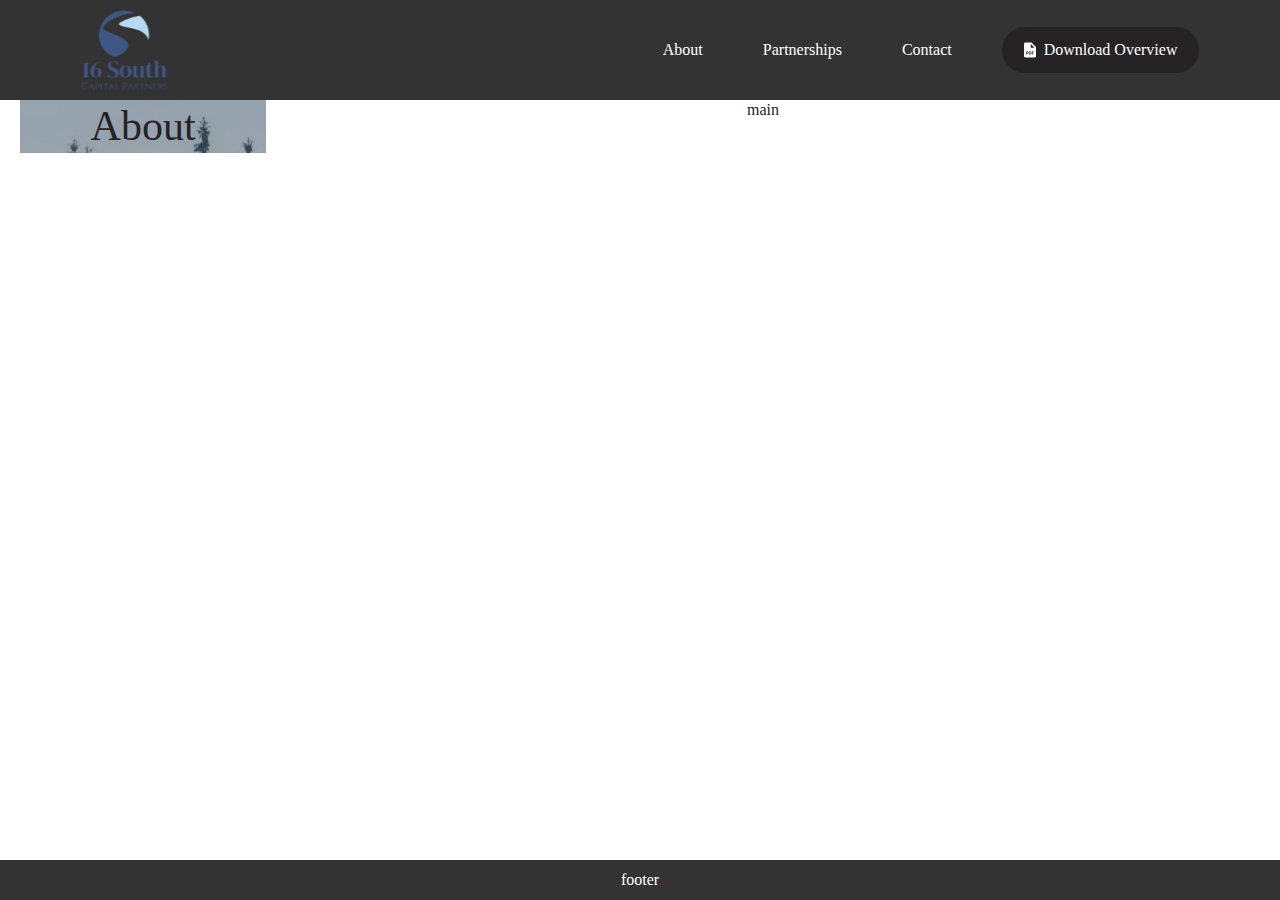
==== about.html @ 4113b412 "Initial commit" ====
<!DOCTYPE html>
<html lang="ru">

<head>
    <meta charset="UTF-8">
    <meta name="description" content="Free Web tutorials">
    <meta name="keywords" content="HTML, CSS, JavaScript">
    <meta name="author" content="Oleksandr Dorobalo">
    <meta name="viewport" content="width=device-width, initial-scale=1.0">
    <meta http-equiv="X-UA-Compatible" content="IE=edge">

    <title>Title</title>
    <link rel="icon" type="image/png" href="assets/images/header/logo.png">

    <link rel="stylesheet" href="assets/css/style.css">
</head>

<body>
    <header class="header">
        <div class="wrapper container">
            <a href="index.html" class="header__logo logo">
                <img src="assets/images/header/logo.svg" alt="logo">
            </a>
            <nav class="header__navigation navigation">
                <ul class="navigation__list">
                    <li>
                        <a href="about.html">About </a>
                    </li>
                    <li>
                        <a href="partnership.html">Partnerships </a>
                    </li>
                    <li>
                        <a href="contact.html">Contact </a>
                    </li>
                </ul>
                <a class="header__button button" href="https://example.com/files/document.pdf" target="_blank" download>
                    <svg width="12" height="16" viewBox="0 0 12 16" fill="none" xmlns="http://www.w3.org/2000/svg">
                        <path
                            d="M3.20136 10.011C3.06336 10.011 2.97036 10.0245 2.92236 10.038V10.9215C2.97936 10.935 3.05061 10.9387 3.14886 10.9387C3.50811 10.9387 3.72936 10.7572 3.72936 10.4505C3.72936 10.176 3.53886 10.011 3.20136 10.011ZM5.8166 10.02C5.6666 10.02 5.5691 10.0335 5.51135 10.047V12.0045C5.5691 12.018 5.6621 12.018 5.7461 12.018C6.35885 12.0225 6.75785 11.685 6.75785 10.971C6.76235 10.3485 6.3986 10.02 5.8166 10.02Z"
                            fill="white" />
                        <path
                            d="M7.5 0.5H1.5C1.10218 0.5 0.720645 0.658032 0.439343 0.939342C0.158033 1.22064 0 1.60218 0 2V14C0 14.3978 0.158033 14.7793 0.439343 15.0606C0.720645 15.342 1.10218 15.5 1.5 15.5H10.5C10.8978 15.5 11.2793 15.342 11.5606 15.0606C11.842 14.7793 12 14.3978 12 14V5L7.5 0.5ZM4.1235 11.1425C3.89175 11.36 3.54975 11.4575 3.1515 11.4575C3.07428 11.4583 2.9971 11.4538 2.9205 11.444V12.5135H2.25V9.5615C2.55259 9.51635 2.85834 9.4958 3.16425 9.5C3.582 9.5 3.879 9.5795 4.07925 9.73925C4.26975 9.89075 4.39875 10.139 4.39875 10.4315C4.398 10.7255 4.3005 10.9738 4.1235 11.1425ZM6.97875 12.1588C6.66375 12.4205 6.1845 12.545 5.59875 12.545C5.24775 12.545 4.9995 12.5225 4.83075 12.5V9.56225C5.13345 9.51807 5.43907 9.49722 5.745 9.5C6.31275 9.5 6.68175 9.602 6.96975 9.8195C7.281 10.0505 7.476 10.4187 7.476 10.9475C7.476 11.5198 7.26675 11.915 6.97875 12.1588ZM9.75 10.0775H8.601V10.7607H9.675V11.3113H8.601V12.5142H7.9215V9.5225H9.75V10.0775ZM7.5 5.75H6.75V2L10.5 5.75H7.5Z"
                            fill="white" />
                    </svg>
                    Download Overview
                </a>
            </nav>
        </div>
    </header>

    <main class="main">
        <section class="hero">
            <div class="hero__banner" style="background-image: url(assets/images/banner-about.jpg);">
                <div class="container">
                    <h1>About</h1>
                </div>
            </div>

        </section>
        <div class="container">
            main

        </div>

    </main>

    <footer class="footer">
        <div class="container">
            footer

        </div>

    </footer>

    <script src="assets/js/jquery.min.js"></script>
    <script src="assets/js/scripts.js"></script>
</body>

</html>
---- assets/css/style.css ----
@charset "UTF-8";
/**
  Нормализация блочной модели
 */
*,
*::before,
*::after {
  -webkit-box-sizing: border-box;
          box-sizing: border-box;
}

/**
  Убираем внутренние отступы слева тегам списков,
  у которых есть атрибут class
  */
:where(ul, ol):where([class]) {
  padding-left: 0;
}

/**
  Убираем внешние отступы body и двум другим тегам,
  у которых есть атрибут class
  */
body,
:where(blockquote, figure):where([class]) {
  margin: 0;
}

/**
  Убираем внешние отступы вертикали нужным тегам,
  у которых есть атрибут class
  */
:where(h1,
h2,
h3,
h4,
h5,
h6,
p,
ul,
ol,
dl):where([class]) {
  margin-block: 0;
}

:where(dd[class]) {
  margin-left: 0;
}

:where(fieldset[class]) {
  margin-left: 0;
  padding: 0;
  border: none;
}

/**
  Убираем стандартный маркер маркированному списку,
  у которого есть атрибут class
  */
:where(ul[class]) {
  list-style: none;
}

/**
  Обнуляем вертикальные внешние отступы параграфа,
  объявляем локальную переменную для внешнего отступа вниз,
  чтобы избежать взаимодействие с более сложным селектором
  */
p {
  --paragraphMarginBottom: 16px;
  margin-block: 0;
}
p:last-of-type {
  margin: 0;
}

/**
  Внешний отступ вниз для параграфа без атрибута class,
  который расположен не последним среди своих соседних элементов
  */
p:where(:not([class]):not(:last-child)) {
  margin-bottom: var(--paragraphMarginBottom);
}

/**
  Упрощаем работу с изображениями
  */
img {
  display: block;
  max-width: 100%;
  height: auto;
}

/**
  Наследуем свойства шрифт для полей ввода
  */
input,
textarea,
select,
button {
  font: inherit;
}

html {
  /**
  Пригодится в большинстве ситуаций
  (когда, например, нужно будет "прижать" футер к низу сайта)
  */
  height: 100%;
  /**
  Плавный скролл
  */
  scroll-behavior: smooth;
}

body {
  /**
  Пригодится в большинстве ситуаций
  (когда, например, нужно будет "прижать" футер к низу сайта)
  */
  min-height: 100%;
  /**
  Унифицированный интерлиньяж
  */
  line-height: 1.5;
}

/**
  Приводим к единому цвету svg-элементы
  */
svg *[fill] {
  fill: currentColor;
}

svg *[stroke] {
  stroke: currentColor;
}

/**
  Чиним баг задержки смены цвета при взаимодействии с svg-элементами
  */
svg * {
  -webkit-transition-property: fill, stroke;
  transition-property: fill, stroke;
}

/**
  Удаляем все анимации и переходы для людей,
  которые предпочитают их не использовать
  */
@media (prefers-reduced-motion: reduce) {
  * {
    -webkit-animation-duration: 0.01ms !important;
            animation-duration: 0.01ms !important;
    -webkit-animation-iteration-count: 1 !important;
            animation-iteration-count: 1 !important;
    -webkit-transition-duration: 0.01ms !important;
            transition-duration: 0.01ms !important;
    scroll-behavior: auto !important;
  }
}
table {
  border-collapse: collapse;
  border-spacing: 0;
}

@font-face {
  font-family: "Montserrat";
  src: url("../fonts/montserrat-thin-webfont.woff"), url("../fonts/montserrat-thin-webfont.woff2");
  font-weight: 100;
  font-style: normal;
  font-display: swap;
  font-optical-sizing: auto;
}
@font-face {
  font-family: "Montserrat";
  src: url("../fonts/montserrat-extralight-webfont.woff"), url("../fonts/montserrat-extralight-webfont.woff2");
  font-weight: 200;
  font-style: normal;
  font-display: swap;
  font-optical-sizing: auto;
}
@font-face {
  font-family: "Montserrat";
  src: url("../fonts/montserrat-light-webfont.woff"), url("../fonts/montserrat-light-webfont.woff2");
  font-weight: 300;
  font-style: normal;
  font-display: swap;
  font-optical-sizing: auto;
}
@font-face {
  font-family: "Montserrat";
  src: url("../fonts/montserrat-regular-webfont.woff"), url("../fonts/montserrat-regular-webfont.woff2");
  font-weight: 400;
  font-style: normal;
  font-display: swap;
  font-optical-sizing: auto;
}
@font-face {
  font-family: "Montserrat";
  src: url("../fonts/montserrat-medium-webfont.woff"), url("../fonts/montserrat-medium-webfont.woff2");
  font-weight: 500;
  font-style: normal;
  font-display: swap;
  font-optical-sizing: auto;
}
@font-face {
  font-family: "Montserrat";
  src: url("../fonts/montserrat-semibold-webfont.woff"), url("../fonts/montserrat-semibold-webfont.woff2");
  font-weight: 600;
  font-style: normal;
  font-display: swap;
  font-optical-sizing: auto;
}
@font-face {
  font-family: "Montserrat";
  src: url("../fonts/montserrat-bold-webfont.woff"), url("../fonts/montserrat-bold-webfont.woff2");
  font-weight: 700;
  font-style: normal;
  font-display: swap;
  font-optical-sizing: auto;
}
@font-face {
  font-family: "Montserrat";
  src: url("../fonts/montserrat-extrabold-webfont.woff"), url("../fonts/montserrat-extrabold-webfont.woff2");
  font-weight: 800;
  font-style: normal;
  font-display: swap;
  font-optical-sizing: auto;
}
@font-face {
  font-family: "Montserrat";
  src: url("../fonts/montserrat-black-webfont.woff"), url("../fonts/montserrat-black-webfont.woff2");
  font-weight: 900;
  font-style: normal;
  font-display: swap;
  font-optical-sizing: auto;
}
:root {
  /*colors*/
  --color-black: #252323;
  --color-white: #ffffff;
  --color-transparent: transparent;
  --color-shadow: rgba(22, 28, 45, 0.05);
  /*colors*/
  /*border*/
  --border: 2px solid var(--color-black);
  --border-radius: 16px;
  --border-radius-small: 10px;
  --border-radius-large: 30px;
  /*border*/
  /*body*/
  --font-family-base: "Montserat", serif;
  --container-width: 1280px;
  --container-padding-x: clamp(1rem, -0.333rem + 5.93vw, 5rem);
  --section-padding-y: 80px;
  /*body*/
  /*button*/
  --input-height: 55px;
  --button-height: 46px;
  --icon-button-height: 30px;
  --transition-duration: 0.3s;
  /*button*/
}

.container {
  max-width: calc(var(--container-width) + var(--container-padding-x) * 2);
  margin-inline: auto;
  padding-inline: var(--container-padding-x);
}

.visually-hidden {
  position: absolute !important;
  width: 1px !important;
  height: 1px !important;
  margin: -1px !important;
  border: 0 !important;
  padding: 0 !important;
  white-space: nowrap !important;
  -webkit-clip-path: inset(100%) !important;
          clip-path: inset(100%) !important;
  clip: rect(0 0 0 0) !important;
  overflow: hidden !important;
}

@media (max-width: 767px) {
  .hidden-mobile {
    display: none !important;
  }
}

@media (min-width: 768px) {
  .visible-mobile {
    display: none !important;
  }
}

html {
  scroll-behavior: smooth;
}

body {
  font-size: clamp(16px, 1.25vw, 16px);
  display: -webkit-box;
  display: -ms-flexbox;
  display: flex;
  -webkit-box-orient: vertical;
  -webkit-box-direction: normal;
      -ms-flex-direction: column;
          flex-direction: column;
  color: var(--color-black);
  background: var(--color-white);
  font-family: var(--font-family-base);
  font-weight: 400;
  line-height: 1.25;
}
body.lock {
  max-height: 100vh;
  overflow: hidden;
}

main {
  overflow: hidden;
  -webkit-box-flex: 1;
      -ms-flex: 1;
          flex: 1;
  display: -webkit-box;
  display: -ms-flexbox;
  display: flex;
  padding: 20px;
}

aside {
  max-width: 300px;
}

a,
button,
input,
textarea,
svg * {
  -webkit-transition-duration: var(--transition-duration);
          transition-duration: var(--transition-duration);
}

a {
  color: inherit;
}
a, a:hover {
  text-decoration: none;
}

h1,
h2,
h3,
h4,
h5,
h6 {
  margin: 0;
}

h1 {
  font-size: clamp(30px, 3.28125vw, 42px);
  font-weight: 400;
}

h2 {
  font-size: clamp(24px, 2.34375vw, 30px);
  font-weight: 400;
}

h3 {
  font-size: clamp(20px, 1.875vw, 24px);
  font-weight: 500;
}

h4 {
  font-size: clamp(20px, 1.25vw, 16px);
}

h5 {
  font-size: clamp(14px, 1.09375vw, 14px);
}

.large {
  font-size: 18px;
  font-weight: 500;
  line-height: 1.5;
}

.small {
  font-size: 14px;
  font-weight: 400;
}

.wrapper {
  position: relative;
  display: -webkit-box;
  display: -ms-flexbox;
  display: flex;
  -webkit-box-pack: center;
      -ms-flex-pack: center;
          justify-content: center;
  -webkit-box-align: center;
      -ms-flex-align: center;
          align-items: center;
  -webkit-box-pack: justify;
      -ms-flex-pack: justify;
          justify-content: space-between;
  gap: 20px;
}

.title {
  font-size: 16px;
  line-height: 1.5;
}

@-webkit-keyframes backAndForth {
  0% {
    translate: 0 0;
  }
  50% {
    translate: 10px 0;
  }
  100% {
    translate: 0 0;
  }
}

@keyframes backAndForth {
  0% {
    translate: 0 0;
  }
  50% {
    translate: 10px 0;
  }
  100% {
    translate: 0 0;
  }
}
@-webkit-keyframes rorateElements {
  0% {
    rotate: 0;
  }
  25% {
    rotate: 15deg;
  }
  50% {
    rotate: 0;
  }
  75% {
    rotate: -15deg;
  }
  100% {
    rotate: 0;
  }
}
@keyframes rorateElements {
  0% {
    rotate: 0;
  }
  25% {
    rotate: 15deg;
  }
  50% {
    rotate: 0;
  }
  75% {
    rotate: -15deg;
  }
  100% {
    rotate: 0;
  }
}
.button {
  padding: 0;
  background-color: transparent;
  border: none;
  cursor: pointer;
  min-width: 140px;
  height: var(--button-height);
  text-transform: capitalize;
  display: -webkit-box;
  display: -ms-flexbox;
  display: flex;
  -webkit-box-align: center;
      -ms-flex-align: center;
          align-items: center;
  -webkit-box-pack: center;
      -ms-flex-pack: center;
          justify-content: center;
  gap: 8px;
  padding: 0 20px;
  font-size: clamp(16px, 1.25vw, 16px);
  font-weight: 500;
  border-radius: var(--border-radius-large);
  color: var(--color-white);
  background: var(--color-black);
  border: 2px solid var(--color-black);
}
@media (hover: hover) {
  .button:hover {
    color: var(--color-blue);
    background: var(--color-transparent);
  }
}
@media (hover: none) {
  .button:active {
    color: var(--color-blue);
    background: var(--color-transparent);
  }
}
.button--white {
  min-width: 163px;
  color: var(--color-black);
  background: var(--color-white);
  border-color: var(--color-white);
}
@media (hover: hover) {
  .button--white:hover {
    color: var(--color-white);
    background: transparent;
  }
}
@media (hover: none) {
  .button--white:active {
    color: var(--color-white);
    background: transparent;
  }
}
.button--transparent {
  min-width: 163px;
  font-size: 16px;
  color: var(--color-white);
  background: var(--color-transparent);
  border: 2px solid var(--color-white);
}
@media (hover: hover) {
  .button--transparent:hover {
    color: var(--color-black);
    background: var(--color-white);
  }
}
@media (hover: none) {
  .button--transparent:active {
    color: var(--color-black);
    background: var(--color-white);
  }
}

.burger {
  padding: 0;
  background-color: transparent;
  border: none;
  cursor: pointer;
  width: 40px;
  aspect-ratio: 1;
  position: relative;
  z-index: 2;
}
.burger::before, .burger::after {
  content: "";
  display: block;
  width: 30px;
  height: 3px;
  background: black;
  border-radius: 3px;
  position: absolute;
  left: 50%;
  translate: -50% 0;
  -webkit-transition: all 0.3s ease;
  transition: all 0.3s ease;
}
.burger::before {
  top: 13px;
}
.burger::after {
  bottom: 13px;
}
.burger span {
  font-size: 0;
}
.burger.burger--active::before, .burger.burger--active::after {
  width: 90%;
  top: 50%;
  bottom: auto;
  translate: -50% -50%;
}
.burger.burger--active::before {
  rotate: 45deg;
}
.burger.burger--active::after {
  rotate: -45deg;
}

.form {
  /* Стилизованный radio button */
  /* При отмеченном radio button изменить цвет и показать "галочку" */
  /* Стилизованный чекбокс */
  /* При отмеченном чекбоксе изменить цвет и показать "галочку" */
}
.form label {
  display: -webkit-box;
  display: -ms-flexbox;
  display: flex;
  -webkit-box-orient: vertical;
  -webkit-box-direction: normal;
      -ms-flex-direction: column;
          flex-direction: column;
  -webkit-box-align: start;
      -ms-flex-align: start;
          align-items: flex-start;
  gap: 16px;
  font-size: clamp(1rem, 0.186rem + 1.69vw, 1.5rem);
  font-weight: 700;
}
.form input,
.form select {
  margin: 0;
  font-size: clamp(16px, 1.5625vw, 20px);
  font-weight: 500;
  outline: none;
  width: 100%;
  height: 64px;
  padding: 16px 24px;
  color: var(--color-black);
  border-radius: 40px;
  border: 1px solid rgba(58, 95, 111, 0.16);
}
.form input::-webkit-input-placeholder, .form select::-webkit-input-placeholder {
  color: #3A5F6F;
}
.form input::-moz-placeholder, .form select::-moz-placeholder {
  color: #3A5F6F;
}
.form input:-ms-input-placeholder, .form select:-ms-input-placeholder {
  color: #3A5F6F;
}
.form input::-ms-input-placeholder, .form select::-ms-input-placeholder {
  color: #3A5F6F;
}
.form input::placeholder,
.form select::placeholder {
  color: #3A5F6F;
}
@media (max-width: 767px) {
  .form input,
  .form select {
    height: 56px;
  }
}
.form input:focus-visible,
.form select:focus-visible {
  border: 1px solid var(--color-cyan);
}
.form textarea {
  margin: 0;
  font-size: clamp(16px, 1.5625vw, 20px);
  font-weight: 500;
  outline: none;
  width: 100%;
  min-height: 120px;
  padding: 16px 24px;
  color: var(--color-black);
  border-radius: 24px;
  border: 1px solid rgba(58, 95, 111, 0.16);
  resize: none;
}
.form textarea:focus-visible {
  border: 1px solid var(--color-cyan);
}
.form .custom-radio {
  -webkit-user-select: none;
     -moz-user-select: none;
      -ms-user-select: none;
          user-select: none;
  position: relative;
  cursor: pointer;
  /* Скрыть стандартный radio button */
  /* Стиль для видимого элемента radio button */
}
.form .custom-radio input[type=radio] {
  position: absolute;
  opacity: 0;
  cursor: pointer;
  height: 0;
  width: 0;
}
.form .custom-radio .radiomark {
  display: inline-block;
  width: 24px;
  height: 24px;
  background-color: #F9FAFB;
  border-radius: 50%;
  position: relative;
  cursor: pointer;
  border: 1px solid rgb(175, 186, 202);
  -webkit-transition: all 0.3s ease;
  transition: all 0.3s ease;
  /* Отображение "галочки" внутри radio button */
}
.form .custom-radio .radiomark::after {
  content: "";
  position: absolute;
  display: block;
  left: 50%;
  top: 50%;
  translate: -50% -50%;
  width: 100%;
  height: 100%;
  opacity: 0;
  background: url(/assets/images/icon/check.svg) no-repeat center;
  -webkit-transition: all 0.3s ease;
  transition: all 0.3s ease;
}
.form .custom-radio input[type=radio]:checked + .radiomark {
  background-color: var(--color-cyan);
  border: 1px solid var(--color-cyan);
}
.form .custom-radio input[type=radio]:checked + .radiomark::after {
  opacity: 1;
}
.form .custom-checkbox {
  display: -webkit-box;
  display: -ms-flexbox;
  display: flex;
  -webkit-box-orient: vertical;
  -webkit-box-direction: normal;
      -ms-flex-direction: column;
          flex-direction: column;
  -webkit-box-align: start;
      -ms-flex-align: start;
          align-items: flex-start;
  gap: 16px;
  -webkit-user-select: none;
     -moz-user-select: none;
      -ms-user-select: none;
          user-select: none;
  position: relative;
  /* Скрыть стандартный чекбокс */
  /* Стиль для видимого элемента чекбокса */
}
.form .custom-checkbox input[type=checkbox] {
  position: absolute;
  opacity: 0;
  cursor: pointer;
  height: 0;
  width: 0;
}
.form .custom-checkbox .checkmark {
  display: inline-block;
  width: 48px;
  height: 28px;
  background-color: var(--color-black);
  border-radius: 14px;
  position: relative;
  cursor: pointer;
  /* Отображение "галочки" внутри чекбокса */
}
.form .custom-checkbox .checkmark::after {
  content: "";
  position: absolute;
  display: block;
  left: 2px;
  top: 2px;
  width: 24px;
  height: 24px;
  border-radius: 50%;
  background: var(--color-white);
  -webkit-transform: rotate(45deg);
          transform: rotate(45deg);
}
.form .custom-checkbox input[type=checkbox]:checked + .checkmark {
  background-color: var(--color-black);
}
.form .custom-checkbox input[type=checkbox]:checked + .checkmark::after {
  left: auto;
  right: 2px;
}

.select2 {
  width: 100% !important;
}

.select2-container--default .select2-results__option--highlighted.select2-results__option--selectable {
  background-color: var(--color-black);
}

.select2-container--default .select2-selection--single {
  display: -webkit-box;
  display: -ms-flexbox;
  display: flex;
  -webkit-box-align: center;
      -ms-flex-align: center;
          align-items: center;
  margin: 0;
  font-size: clamp(16px, 1.5625vw, 20px);
  font-weight: 500;
  outline: none;
  width: 100%;
  height: 64px;
  padding: 16px 24px;
  color: var(--color-black);
  border-radius: 40px;
  border: 1px solid rgba(58, 95, 111, 0.16);
}
@media (max-width: 767px) {
  .select2-container--default .select2-selection--single {
    height: 56px;
  }
}
.select2-container--default .select2-selection--single:focus-visible {
  border: 1px solid var(--color-black);
}

.select2-container .select2-selection--single .select2-selection__rendered {
  padding: 0;
  margin: 0;
  color: var(--color-black);
}

.select2-container--default .select2-selection--single .select2-selection__arrow {
  width: 16px;
  height: 16px;
  top: 50%;
  right: 24px;
  translate: 0 -50%;
  -webkit-transition: all 0.3s ease;
  transition: all 0.3s ease;
}
.select2-container--default .select2-selection--single .select2-selection__arrow b {
  position: static;
  display: block;
  margin: 0;
  width: 100%;
  height: 100%;
  border: none;
  background: url(../images/icon/ArrowDown2.svg) no-repeat center;
  -webkit-transition: all 0.3s ease;
  transition: all 0.3s ease;
}

.select2-container--default.select2-container--open .select2-selection--single .select2-selection__arrow b {
  rotate: 180deg;
}

.select2-container--default.select2-container--open.select2-container--below .select2-selection--single,
.select2-container--default.select2-container--open.select2-container--below .select2-selection--multiple {
  border-color: var(--color-black);
}

.swiper-pagination {
  position: static;
  width: auto !important;
  display: -webkit-box;
  display: -ms-flexbox;
  display: flex;
  -webkit-box-align: center;
      -ms-flex-align: center;
          align-items: center;
  gap: 8px;
}
.swiper-pagination-bullet-active {
  margin: 0;
}

.swiper-pagination-bullet {
  width: 8px;
  aspect-ratio: 1;
  margin: 0 !important;
  border-radius: 5px;
}
.swiper-pagination-bullet-active {
  width: 24px;
  background-color: var(--color-black);
}

.swiper-button-next,
.swiper-button-prev {
  position: static;
  margin: 0;
  width: 48px;
  height: 48px;
}
.swiper-button-next:after,
.swiper-button-prev:after {
  content: "";
  width: 100%;
  height: 100%;
  background: url(../images/icon/nav.svg) no-repeat center;
}

.swiper-button-prev::after {
  rotate: 180deg;
}

.swiper__navigation {
  display: -webkit-box;
  display: -ms-flexbox;
  display: flex;
  -webkit-box-align: center;
      -ms-flex-align: center;
          align-items: center;
  -webkit-box-pack: justify;
      -ms-flex-pack: justify;
          justify-content: space-between;
}
.swiper__navigation-button {
  display: -webkit-box;
  display: -ms-flexbox;
  display: flex;
  -webkit-box-align: center;
      -ms-flex-align: center;
          align-items: center;
}

.header {
  position: relative;
  padding: 20px 0;
  background-color: #333;
  color: white;
  padding: 10px;
  text-align: center;
}
.header.fixed {
  position: fixed;
  left: 0;
  right: 0;
  top: 0;
  z-index: 2;
  background: var(--color-white);
}

@media (hover: hover) {
  .logo:hover {
    scale: 1.1;
  }
}
@media (hover: none) {
  .logo:active {
    scale: 1.1;
  }
}
.logo img {
  max-width: 90px;
}
@media (max-width: 767px) {
  .logo img {
    max-width: 70px;
  }
}

.navigation {
  display: -webkit-box;
  display: -ms-flexbox;
  display: flex;
  -webkit-box-pack: center;
      -ms-flex-pack: center;
          justify-content: center;
  -webkit-box-align: center;
      -ms-flex-align: center;
          align-items: center;
  gap: 50px;
}
@media (max-width: 767px) {
  .navigation {
    padding: 40px 24px;
    position: absolute;
    top: -1000%;
    left: 0;
    z-index: 1;
    width: 100%;
    height: 100vh;
    opacity: 0;
    -webkit-transition: all 0.3s ease;
    transition: all 0.3s ease;
    background: var(--color-white);
  }
  .navigation.navigation--active {
    top: 100%;
    opacity: 1;
  }
}
.navigation__list {
  display: -webkit-box;
  display: -ms-flexbox;
  display: flex;
  -webkit-box-pack: center;
      -ms-flex-pack: center;
          justify-content: center;
  -webkit-box-align: center;
      -ms-flex-align: center;
          align-items: center;
  gap: 60px;
}
.navigation__list li a {
  position: relative;
  display: block;
  font-weight: 500;
}
.navigation__list li a::after {
  content: "";
  position: absolute;
  left: 50%;
  top: 100%;
  translate: -50% 0;
  width: 0;
  height: 2px;
  background: var(--color-black);
  -webkit-transition-duration: var(--transition-duration);
          transition-duration: var(--transition-duration);
}
@media (hover: hover) {
  .navigation__list li a:hover {
    color: var(--color-black);
  }
  .navigation__list li a:hover::after {
    width: 100%;
  }
}
@media (hover: none) {
  .navigation__list li a:active {
    color: var(--color-black);
  }
  .navigation__list li a:active::after {
    width: 100%;
  }
}

.footer {
  background-color: #333;
  color: white;
  padding: 10px;
  text-align: center;
}/*# sourceMappingURL=style.css.map */
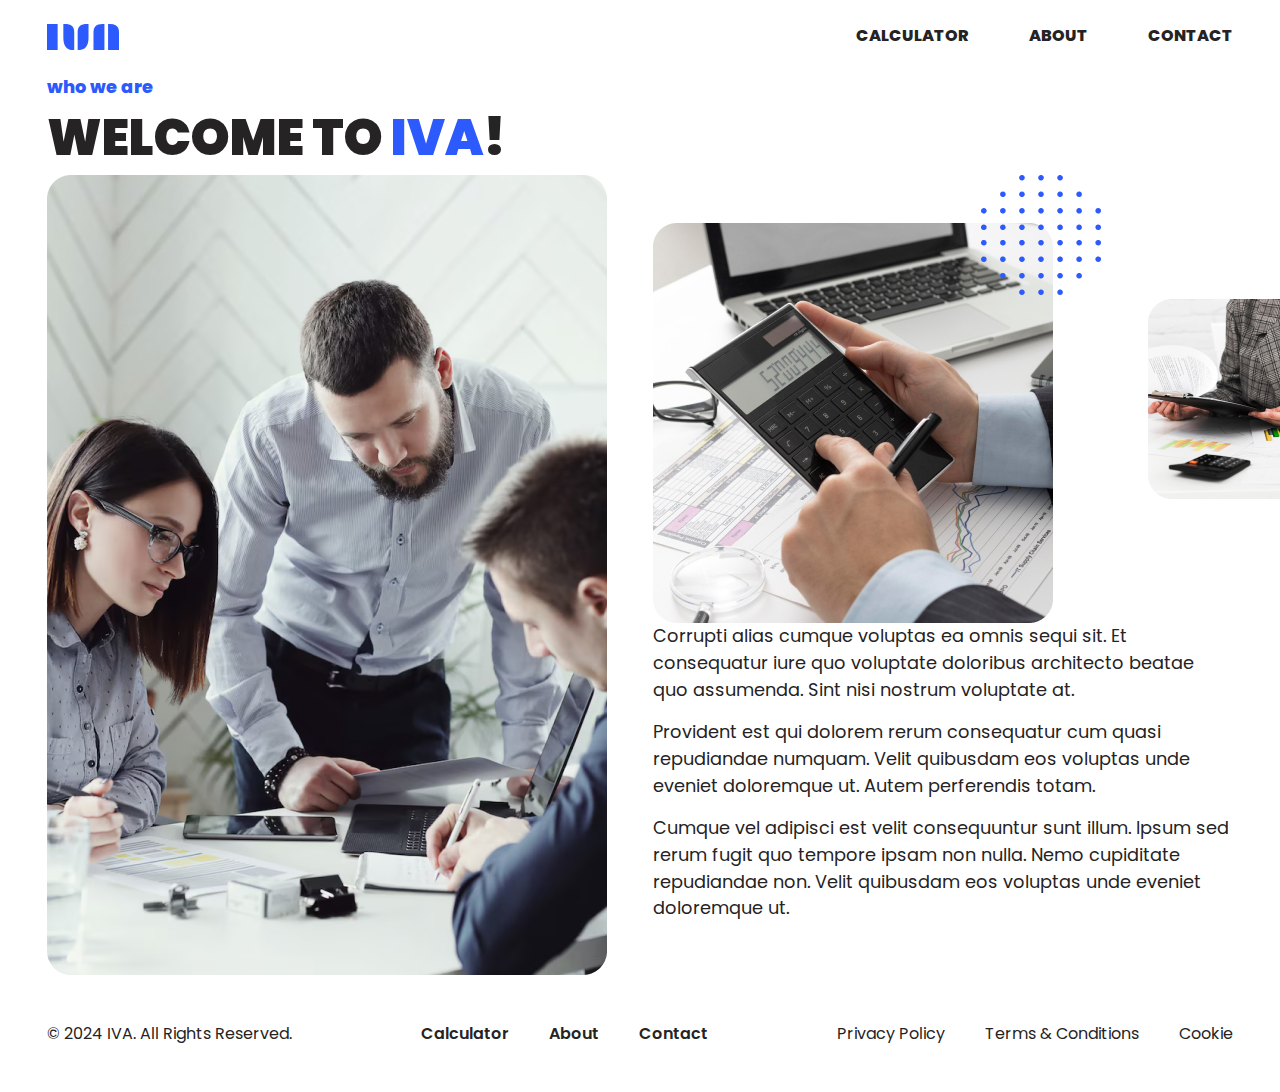
==== commit a5ef2663: "26.08.24" ====
--- a/about.html
+++ b/about.html
@@ -9,8 +9,14 @@
     <meta name="viewport" content="width=device-width, initial-scale=1.0">
     <meta http-equiv="X-UA-Compatible" content="IE=edge">
 
-    <title>Title</title>
-    <link rel="icon" type="image/png" href="assets/images/header/logo.png">
+    <title>Calcular IVA</title>
+    <link rel="icon" type="image/png" href="assets/images/header/logo.svg">
+
+    <link rel="preconnect" href="https://fonts.googleapis.com">
+    <link rel="preconnect" href="https://fonts.gstatic.com" crossorigin>
+    <link
+        href="https://fonts.googleapis.com/css2?family=Poppins:ital,wght@0,100;0,200;0,300;0,400;0,500;0,600;0,700;0,800;0,900;1,100;1,200;1,300;1,400;1,500;1,600;1,700;1,800;1,900&display=swap"
+        rel="stylesheet">
 
     <link rel="stylesheet" href="assets/css/style.css">
 </head>
@@ -24,50 +30,76 @@
             <nav class="header__navigation navigation">
                 <ul class="navigation__list">
                     <li>
-                        <a href="about.html">About </a>
+                        <a href="index.html">Calculator </a>
                     </li>
                     <li>
-                        <a href="partnership.html">Partnerships </a>
+                        <a href="about.html">About </a>
                     </li>
                     <li>
                         <a href="contact.html">Contact </a>
                     </li>
                 </ul>
-                <a class="header__button button" href="https://example.com/files/document.pdf" target="_blank" download>
-                    <svg width="12" height="16" viewBox="0 0 12 16" fill="none" xmlns="http://www.w3.org/2000/svg">
-                        <path
-                            d="M3.20136 10.011C3.06336 10.011 2.97036 10.0245 2.92236 10.038V10.9215C2.97936 10.935 3.05061 10.9387 3.14886 10.9387C3.50811 10.9387 3.72936 10.7572 3.72936 10.4505C3.72936 10.176 3.53886 10.011 3.20136 10.011ZM5.8166 10.02C5.6666 10.02 5.5691 10.0335 5.51135 10.047V12.0045C5.5691 12.018 5.6621 12.018 5.7461 12.018C6.35885 12.0225 6.75785 11.685 6.75785 10.971C6.76235 10.3485 6.3986 10.02 5.8166 10.02Z"
-                            fill="white" />
-                        <path
-                            d="M7.5 0.5H1.5C1.10218 0.5 0.720645 0.658032 0.439343 0.939342C0.158033 1.22064 0 1.60218 0 2V14C0 14.3978 0.158033 14.7793 0.439343 15.0606C0.720645 15.342 1.10218 15.5 1.5 15.5H10.5C10.8978 15.5 11.2793 15.342 11.5606 15.0606C11.842 14.7793 12 14.3978 12 14V5L7.5 0.5ZM4.1235 11.1425C3.89175 11.36 3.54975 11.4575 3.1515 11.4575C3.07428 11.4583 2.9971 11.4538 2.9205 11.444V12.5135H2.25V9.5615C2.55259 9.51635 2.85834 9.4958 3.16425 9.5C3.582 9.5 3.879 9.5795 4.07925 9.73925C4.26975 9.89075 4.39875 10.139 4.39875 10.4315C4.398 10.7255 4.3005 10.9738 4.1235 11.1425ZM6.97875 12.1588C6.66375 12.4205 6.1845 12.545 5.59875 12.545C5.24775 12.545 4.9995 12.5225 4.83075 12.5V9.56225C5.13345 9.51807 5.43907 9.49722 5.745 9.5C6.31275 9.5 6.68175 9.602 6.96975 9.8195C7.281 10.0505 7.476 10.4187 7.476 10.9475C7.476 11.5198 7.26675 11.915 6.97875 12.1588ZM9.75 10.0775H8.601V10.7607H9.675V11.3113H8.601V12.5142H7.9215V9.5225H9.75V10.0775ZM7.5 5.75H6.75V2L10.5 5.75H7.5Z"
-                            fill="white" />
-                    </svg>
-                    Download Overview
-                </a>
             </nav>
+            <button class="burger" id="burgerButton">
+                <span>Menu</span>
+            </button>
         </div>
     </header>
 
     <main class="main">
-        <section class="hero">
-            <div class="hero__banner" style="background-image: url(assets/images/banner-about.jpg);">
-                <div class="container">
-                    <h1>About</h1>
+        <section class="page">
+            <div class="container">
+                <span class="subtitle">who we are</span>
+                <h1>Welcome to <span>IVA</span>!</h1>
+                <div class="wrapper">
+                    <img src="assets/images/about/about-Img-1.png" alt="">
+                    <div class="page__content">
+                        <div class="wrapper">
+                            <img src="assets/images/about/about-Img-2.png" alt="">
+                            <img src="assets/images/about/about-Img-3.png" alt="">
+                        </div>
+                        <p>
+                            Corrupti alias cumque voluptas ea omnis sequi sit. Et consequatur iure quo voluptate
+                            doloribus architecto beatae quo assumenda. Sint nisi nostrum voluptate at.
+                        </p>
+                        <p>
+                            Provident est qui dolorem rerum consequatur cum quasi repudiandae numquam. Velit quibusdam
+                            eos voluptas unde eveniet doloremque ut. Autem perferendis totam.
+                        </p>
+                        <p>
+                            Cumque vel adipisci est velit consequuntur sunt illum. Ipsum sed rerum fugit quo tempore
+                            ipsam non nulla. Nemo cupiditate repudiandae non. Velit quibusdam eos voluptas unde eveniet
+                            doloremque ut.
+                        </p>
+                    </div>
                 </div>
             </div>
+        </section>
 
-        </section>
-        <div class="container">
-            main
-
-        </div>
 
     </main>
 
     <footer class="footer">
-        <div class="container">
-            footer
-
+        <div class="wrapper container">
+            <p class="copy">© 2024 IVA. All Rights Reserved.</p>
+            <nav class="footer__nav">
+                <ul class="footer__nav-list">
+                    <li>
+                        <a href="index.html/#calculator">Calculator </a>
+                    </li>
+                    <li>
+                        <a href="about.html">About </a>
+                    </li>
+                    <li>
+                        <a href="contact.html">Contact </a>
+                    </li>
+                </ul>
+            </nav>
+            <ul class="footer__nav-list">
+                <a href="">Privacy Policy</a>
+                <a href="">Terms & Conditions </a>
+                <a href="">Cookie</a>
+            </ul>
         </div>
 
     </footer>
--- a/assets/css/style.css
+++ b/assets/css/style.css
@@ -240,23 +240,25 @@
   /*colors*/
   --color-black: #252323;
   --color-white: #ffffff;
+  --color-blue: #2D5AFD;
+  --color-gray: #D8E2ED;
   --color-transparent: transparent;
   --color-shadow: rgba(22, 28, 45, 0.05);
   /*colors*/
   /*border*/
-  --border: 2px solid var(--color-black);
+  --border: 2px solid var(--color-gray);
   --border-radius: 16px;
   --border-radius-small: 10px;
-  --border-radius-large: 30px;
+  --border-radius-large: 24px;
   /*border*/
   /*body*/
-  --font-family-base: "Montserat", serif;
-  --container-width: 1280px;
-  --container-padding-x: clamp(1rem, -0.333rem + 5.93vw, 5rem);
+  --font-family-base: "Poppins", sans-serif;
+  --container-width: 1440px;
+  --container-padding-x: clamp(1rem, -6.642rem + 11.94vw, 5rem);
   --section-padding-y: 80px;
   /*body*/
   /*button*/
-  --input-height: 55px;
+  --input-height: 64px;
   --button-height: 46px;
   --icon-button-height: 30px;
   --transition-duration: 0.3s;
@@ -300,7 +302,7 @@
 }
 
 body {
-  font-size: clamp(16px, 1.25vw, 16px);
+  font-size: clamp(16px, 1.3888888889vw, 20px);
   display: -webkit-box;
   display: -ms-flexbox;
   display: flex;
@@ -312,7 +314,7 @@
   background: var(--color-white);
   font-family: var(--font-family-base);
   font-weight: 400;
-  line-height: 1.25;
+  line-height: 1.5;
 }
 body.lock {
   max-height: 100vh;
@@ -321,17 +323,39 @@
 
 main {
   overflow: hidden;
+  max-width: 1600px;
+  margin: 0 auto;
   -webkit-box-flex: 1;
-      -ms-flex: 1;
-          flex: 1;
-  display: -webkit-box;
-  display: -ms-flexbox;
-  display: flex;
-  padding: 20px;
+      -ms-flex: 1 0 auto;
+          flex: 1 0 auto;
+}
+
+.page {
+  -webkit-box-flex: 0;
+      -ms-flex: 0 1 auto;
+          flex: 0 1 auto;
 }
 
 aside {
+  display: -webkit-box;
+  display: -ms-flexbox;
+  display: flex;
+  -webkit-box-pack: center;
+      -ms-flex-pack: center;
+          justify-content: center;
+  -webkit-box-align: center;
+      -ms-flex-align: center;
+          align-items: center;
+  width: 100%;
   max-width: 300px;
+  -webkit-box-flex: 0;
+      -ms-flex: 0 0 auto;
+          flex: 0 0 auto;
+}
+@media (max-width: 1280px) {
+  aside {
+    max-width: none;
+  }
 }
 
 a,
@@ -360,26 +384,30 @@
 }
 
 h1 {
-  font-size: clamp(30px, 3.28125vw, 42px);
-  font-weight: 400;
+  font-size: clamp(40px, 3.8888888889vw, 56px);
+  font-weight: 900;
+  text-transform: uppercase;
+}
+h1 span {
+  color: var(--color-blue);
 }
 
 h2 {
-  font-size: clamp(24px, 2.34375vw, 30px);
-  font-weight: 400;
+  font-size: clamp(28px, 2.7777777778vw, 40px);
+  font-weight: 700;
 }
 
 h3 {
-  font-size: clamp(20px, 1.875vw, 24px);
+  font-size: clamp(20px, 1.6666666667vw, 24px);
   font-weight: 500;
 }
 
 h4 {
-  font-size: clamp(20px, 1.25vw, 16px);
+  font-size: clamp(20px, 1.1111111111vw, 16px);
 }
 
 h5 {
-  font-size: clamp(14px, 1.09375vw, 14px);
+  font-size: clamp(14px, 0.9722222222vw, 14px);
 }
 
 .large {
@@ -394,25 +422,31 @@
 }
 
 .wrapper {
-  position: relative;
-  display: -webkit-box;
-  display: -ms-flexbox;
-  display: flex;
-  -webkit-box-pack: center;
-      -ms-flex-pack: center;
-          justify-content: center;
-  -webkit-box-align: center;
-      -ms-flex-align: center;
-          align-items: center;
+  display: -webkit-box;
+  display: -ms-flexbox;
+  display: flex;
   -webkit-box-pack: justify;
       -ms-flex-pack: justify;
           justify-content: space-between;
-  gap: 20px;
-}
-
-.title {
-  font-size: 16px;
-  line-height: 1.5;
+  -webkit-box-align: start;
+      -ms-flex-align: start;
+          align-items: flex-start;
+  gap: 32px clamp(1.25rem, -5.417rem + 10.42vw, 5rem);
+}
+
+.subtitle {
+  font-weight: 800;
+  color: var(--color-blue);
+  margin-bottom: clamp(1rem, 0.71rem + 1.29vw, 2rem);
+}
+
+.changing {
+  width: calc(100% - 332px);
+}
+@media (max-width: 1280px) {
+  .changing {
+    width: 100%;
+  }
 }
 
 @-webkit-keyframes backAndForth {
@@ -491,7 +525,7 @@
           justify-content: center;
   gap: 8px;
   padding: 0 20px;
-  font-size: clamp(16px, 1.25vw, 16px);
+  font-size: clamp(16px, 1.1111111111vw, 16px);
   font-weight: 500;
   border-radius: var(--border-radius-large);
   color: var(--color-white);
@@ -549,6 +583,7 @@
 }
 
 .burger {
+  display: none;
   padding: 0;
   background-color: transparent;
   border: none;
@@ -557,6 +592,19 @@
   aspect-ratio: 1;
   position: relative;
   z-index: 2;
+}
+@media (max-width: 767px) {
+  .burger {
+    display: -webkit-box;
+    display: -ms-flexbox;
+    display: flex;
+    -webkit-box-pack: center;
+        -ms-flex-pack: center;
+            justify-content: center;
+    -webkit-box-align: center;
+        -ms-flex-align: center;
+            align-items: center;
+  }
 }
 .burger::before, .burger::after {
   content: "";
@@ -572,13 +620,18 @@
   transition: all 0.3s ease;
 }
 .burger::before {
-  top: 13px;
+  top: 10px;
 }
 .burger::after {
-  bottom: 13px;
+  bottom: 10px;
 }
 .burger span {
   font-size: 0;
+  display: block;
+  width: 30px;
+  height: 3px;
+  background: black;
+  border-radius: 3px;
 }
 .burger.burger--active::before, .burger.burger--active::after {
   width: 90%;
@@ -592,14 +645,25 @@
 .burger.burger--active::after {
   rotate: -45deg;
 }
-
-.form {
+.burger.burger--active span {
+  opacity: 0;
+}
+
+form {
+  display: -webkit-box;
+  display: -ms-flexbox;
+  display: flex;
+  -webkit-box-orient: vertical;
+  -webkit-box-direction: normal;
+      -ms-flex-direction: column;
+          flex-direction: column;
+  gap: clamp(1.5rem, 1.333rem + 0.74vw, 2rem);
   /* Стилизованный radio button */
   /* При отмеченном radio button изменить цвет и показать "галочку" */
   /* Стилизованный чекбокс */
   /* При отмеченном чекбоксе изменить цвет и показать "галочку" */
 }
-.form label {
+form label {
   display: -webkit-box;
   display: -ms-flexbox;
   display: flex;
@@ -610,52 +674,51 @@
   -webkit-box-align: start;
       -ms-flex-align: start;
           align-items: flex-start;
+  color: var(--color-white);
   gap: 16px;
-  font-size: clamp(1rem, 0.186rem + 1.69vw, 1.5rem);
-  font-weight: 700;
-}
-.form input,
-.form select {
+  font-weight: 800;
+}
+form input,
+form select {
   margin: 0;
-  font-size: clamp(16px, 1.5625vw, 20px);
   font-weight: 500;
   outline: none;
   width: 100%;
   height: 64px;
   padding: 16px 24px;
   color: var(--color-black);
-  border-radius: 40px;
-  border: 1px solid rgba(58, 95, 111, 0.16);
-}
-.form input::-webkit-input-placeholder, .form select::-webkit-input-placeholder {
+  border-radius: var(--border-radius);
+  border: none;
+}
+form input::-webkit-input-placeholder, form select::-webkit-input-placeholder {
   color: #3A5F6F;
 }
-.form input::-moz-placeholder, .form select::-moz-placeholder {
+form input::-moz-placeholder, form select::-moz-placeholder {
   color: #3A5F6F;
 }
-.form input:-ms-input-placeholder, .form select:-ms-input-placeholder {
+form input:-ms-input-placeholder, form select:-ms-input-placeholder {
   color: #3A5F6F;
 }
-.form input::-ms-input-placeholder, .form select::-ms-input-placeholder {
+form input::-ms-input-placeholder, form select::-ms-input-placeholder {
   color: #3A5F6F;
 }
-.form input::placeholder,
-.form select::placeholder {
+form input::placeholder,
+form select::placeholder {
   color: #3A5F6F;
 }
 @media (max-width: 767px) {
-  .form input,
-  .form select {
+  form input,
+  form select {
     height: 56px;
   }
 }
-.form input:focus-visible,
-.form select:focus-visible {
-  border: 1px solid var(--color-cyan);
-}
-.form textarea {
+form input:focus-visible,
+form select:focus-visible {
+  border: 1px solid var(--color-blue);
+}
+form textarea {
   margin: 0;
-  font-size: clamp(16px, 1.5625vw, 20px);
+  font-size: clamp(16px, 1.3888888889vw, 20px);
   font-weight: 500;
   outline: none;
   width: 100%;
@@ -666,61 +729,72 @@
   border: 1px solid rgba(58, 95, 111, 0.16);
   resize: none;
 }
-.form textarea:focus-visible {
-  border: 1px solid var(--color-cyan);
-}
-.form .custom-radio {
+form textarea:focus-visible {
+  border: 1px solid var(--color-blue);
+}
+form .custom-radio {
+  -webkit-box-orient: horizontal;
+  -webkit-box-direction: normal;
+      -ms-flex-direction: row;
+          flex-direction: row;
+  -webkit-box-align: center;
+      -ms-flex-align: center;
+          align-items: center;
   -webkit-user-select: none;
      -moz-user-select: none;
       -ms-user-select: none;
           user-select: none;
   position: relative;
   cursor: pointer;
+  color: var(--color-black);
+  font-size: 20px;
+  font-weight: 400;
+  line-height: 32px;
+  text-align: left;
   /* Скрыть стандартный radio button */
   /* Стиль для видимого элемента radio button */
 }
-.form .custom-radio input[type=radio] {
+form .custom-radio input[type=radio] {
   position: absolute;
   opacity: 0;
   cursor: pointer;
   height: 0;
   width: 0;
 }
-.form .custom-radio .radiomark {
+form .custom-radio .radiomark {
   display: inline-block;
-  width: 24px;
-  height: 24px;
-  background-color: #F9FAFB;
+  position: relative;
+  width: 32px;
+  aspect-ratio: 1;
   border-radius: 50%;
-  position: relative;
   cursor: pointer;
-  border: 1px solid rgb(175, 186, 202);
+  border: var(--border);
   -webkit-transition: all 0.3s ease;
   transition: all 0.3s ease;
   /* Отображение "галочки" внутри radio button */
 }
-.form .custom-radio .radiomark::after {
+form .custom-radio .radiomark::after {
   content: "";
   position: absolute;
   display: block;
   left: 50%;
   top: 50%;
   translate: -50% -50%;
-  width: 100%;
-  height: 100%;
+  width: 60%;
+  aspect-ratio: 1;
   opacity: 0;
-  background: url(/assets/images/icon/check.svg) no-repeat center;
+  background: var(--color-blue);
+  border-radius: 50%;
   -webkit-transition: all 0.3s ease;
   transition: all 0.3s ease;
 }
-.form .custom-radio input[type=radio]:checked + .radiomark {
-  background-color: var(--color-cyan);
-  border: 1px solid var(--color-cyan);
-}
-.form .custom-radio input[type=radio]:checked + .radiomark::after {
+form .custom-radio input[type=radio]:checked + .radiomark {
+  border-color: var(--color-blue);
+}
+form .custom-radio input[type=radio]:checked + .radiomark::after {
   opacity: 1;
 }
-.form .custom-checkbox {
+form .custom-checkbox {
   display: -webkit-box;
   display: -ms-flexbox;
   display: flex;
@@ -740,14 +814,14 @@
   /* Скрыть стандартный чекбокс */
   /* Стиль для видимого элемента чекбокса */
 }
-.form .custom-checkbox input[type=checkbox] {
+form .custom-checkbox input[type=checkbox] {
   position: absolute;
   opacity: 0;
   cursor: pointer;
   height: 0;
   width: 0;
 }
-.form .custom-checkbox .checkmark {
+form .custom-checkbox .checkmark {
   display: inline-block;
   width: 48px;
   height: 28px;
@@ -757,7 +831,7 @@
   cursor: pointer;
   /* Отображение "галочки" внутри чекбокса */
 }
-.form .custom-checkbox .checkmark::after {
+form .custom-checkbox .checkmark::after {
   content: "";
   position: absolute;
   display: block;
@@ -770,12 +844,33 @@
   -webkit-transform: rotate(45deg);
           transform: rotate(45deg);
 }
-.form .custom-checkbox input[type=checkbox]:checked + .checkmark {
+form .custom-checkbox input[type=checkbox]:checked + .checkmark {
   background-color: var(--color-black);
 }
-.form .custom-checkbox input[type=checkbox]:checked + .checkmark::after {
+form .custom-checkbox input[type=checkbox]:checked + .checkmark::after {
   left: auto;
   right: 2px;
+}
+form .wrap {
+  display: -webkit-box;
+  display: -ms-flexbox;
+  display: flex;
+  -webkit-box-orient: vertical;
+  -webkit-box-direction: normal;
+      -ms-flex-direction: column;
+          flex-direction: column;
+  gap: 24px;
+  padding: clamp(1rem, 0.833rem + 0.74vw, 1.5rem);
+  background: var(--color-white);
+  border-radius: var(--border-radius);
+}
+form .wrap span {
+  display: -webkit-box;
+  display: -ms-flexbox;
+  display: flex;
+  -webkit-box-pack: justify;
+      -ms-flex-pack: justify;
+          justify-content: space-between;
 }
 
 .select2 {
@@ -794,7 +889,7 @@
       -ms-flex-align: center;
           align-items: center;
   margin: 0;
-  font-size: clamp(16px, 1.5625vw, 20px);
+  font-size: clamp(16px, 1.3888888889vw, 20px);
   font-weight: 500;
   outline: none;
   width: 100%;
@@ -916,11 +1011,7 @@
 
 .header {
   position: relative;
-  padding: 20px 0;
-  background-color: #333;
-  color: white;
-  padding: 10px;
-  text-align: center;
+  padding: 24px 0;
 }
 .header.fixed {
   position: fixed;
@@ -950,35 +1041,23 @@
   }
 }
 
-.navigation {
-  display: -webkit-box;
-  display: -ms-flexbox;
-  display: flex;
-  -webkit-box-pack: center;
-      -ms-flex-pack: center;
-          justify-content: center;
-  -webkit-box-align: center;
-      -ms-flex-align: center;
-          align-items: center;
-  gap: 50px;
-}
 @media (max-width: 767px) {
   .navigation {
-    padding: 40px 24px;
     position: absolute;
-    top: -1000%;
+    top: -100%;
     left: 0;
-    z-index: 1;
+    z-index: -1;
     width: 100%;
     height: 100vh;
     opacity: 0;
     -webkit-transition: all 0.3s ease;
     transition: all 0.3s ease;
-    background: var(--color-white);
   }
   .navigation.navigation--active {
     top: 100%;
     opacity: 1;
+    z-index: 1;
+    background: rgba(0, 0, 0, 0.4);
   }
 }
 .navigation__list {
@@ -993,10 +1072,24 @@
           align-items: center;
   gap: 60px;
 }
+@media (max-width: 767px) {
+  .navigation__list {
+    padding: 40px 24px;
+    -webkit-box-orient: vertical;
+    -webkit-box-direction: normal;
+        -ms-flex-direction: column;
+            flex-direction: column;
+    gap: 24px;
+    background: var(--color-white);
+    border-radius: 0 0 var(--border-radius) var(--border-radius);
+  }
+}
 .navigation__list li a {
   position: relative;
   display: block;
-  font-weight: 500;
+  font-size: 16px;
+  font-weight: 800;
+  text-transform: uppercase;
 }
 .navigation__list li a::after {
   content: "";
@@ -1012,24 +1105,222 @@
 }
 @media (hover: hover) {
   .navigation__list li a:hover {
-    color: var(--color-black);
+    color: var(--color-blue);
   }
   .navigation__list li a:hover::after {
     width: 100%;
+    background: var(--color-blue);
   }
 }
 @media (hover: none) {
   .navigation__list li a:active {
-    color: var(--color-black);
+    color: var(--color-blue);
   }
   .navigation__list li a:active::after {
     width: 100%;
-  }
+    background: var(--color-blue);
+  }
+}
+
+.hero {
+  margin-top: clamp(2.5rem, 1.667rem + 3.7vw, 5rem);
+  display: -webkit-box;
+  display: -ms-flexbox;
+  display: flex;
+  -webkit-box-align: start;
+      -ms-flex-align: start;
+          align-items: flex-start;
+  gap: 32px;
+}
+@media (max-width: 1280px) {
+  .hero {
+    -webkit-box-orient: vertical;
+    -webkit-box-direction: normal;
+        -ms-flex-direction: column;
+            flex-direction: column;
+  }
+}
+.hero .content {
+  width: 42%;
+}
+@media (max-width: 1440px) {
+  .hero .content {
+    width: 46%;
+  }
+}
+@media (max-width: 1280px) {
+  .hero .content {
+    width: 100%;
+  }
+}
+@media (max-width: 1280px) {
+  .hero .wrapper {
+    -webkit-box-orient: vertical;
+    -webkit-box-direction: normal;
+        -ms-flex-direction: column;
+            flex-direction: column;
+  }
+}
+.hero .calculator {
+  width: 52%;
+  padding: clamp(1.5rem, 1.167rem + 1.48vw, 2.5rem) clamp(1rem, 0.5rem + 2.22vw, 2.5rem);
+  background: url(../images/calculator-bg.png) no-repeat center;
+  background-size: cover;
+  border-radius: var(--border-radius-large);
+}
+@media (max-width: 1440px) {
+  .hero .calculator {
+    width: 50%;
+  }
+}
+@media (max-width: 1280px) {
+  .hero .calculator {
+    width: 100%;
+  }
+}
+.hero .calculator label:where([for=rate]) {
+  position: relative;
+}
+.hero .calculator label:where([for=rate])::after {
+  content: "%";
+  position: absolute;
+  bottom: 17px;
+  right: 40px;
+  color: var(--color-black);
+}
+.hero .schedule {
+  width: 52%;
+  height: 470px;
+  border: var(--border);
+  border-radius: var(--border-radius-large);
+}
+@media (max-width: 1440px) {
+  .hero .schedule {
+    width: 50%;
+  }
+}
+@media (max-width: 1280px) {
+  .hero .schedule {
+    width: 100%;
+  }
+}
+
+.chart {
+  margin-top: clamp(2.5rem, 1.667rem + 3.7vw, 5rem);
+}
+.chart .content {
+  width: 42%;
+}
+@media (max-width: 1440px) {
+  .chart .content {
+    width: 46%;
+  }
+}
+@media (max-width: 1280px) {
+  .chart .content {
+    width: 100%;
+  }
+}
+.chart .schedule {
+  width: 52%;
+  height: 470px;
+  border: var(--border);
+  border-radius: var(--border-radius-large);
+}
+@media (max-width: 1440px) {
+  .chart .schedule {
+    width: 50%;
+  }
+}
+@media (max-width: 1280px) {
+  .chart .schedule {
+    width: 100%;
+  }
+}
+
+.page__content .wrapper {
+  -webkit-box-align: center;
+      -ms-flex-align: center;
+          align-items: center;
 }
 
 .footer {
-  background-color: #333;
-  color: white;
-  padding: 10px;
-  text-align: center;
+  padding: clamp(2.5rem, 2.35rem + 0.67vw, 3rem) 0;
+  font-size: 16px;
+}
+@media (max-width: 1023px) {
+  .footer .wrapper {
+    -webkit-box-orient: vertical;
+    -webkit-box-direction: normal;
+        -ms-flex-direction: column;
+            flex-direction: column;
+    -webkit-box-align: center;
+        -ms-flex-align: center;
+            align-items: center;
+    gap: 40px;
+  }
+}
+.footer__nav {
+  font-weight: 600;
+}
+.footer__nav-list {
+  display: -webkit-box;
+  display: -ms-flexbox;
+  display: flex;
+  -webkit-box-pack: center;
+      -ms-flex-pack: center;
+          justify-content: center;
+  -webkit-box-align: center;
+      -ms-flex-align: center;
+          align-items: center;
+  gap: 40px;
+}
+@media (max-width: 767px) {
+  .footer__nav-list {
+    -webkit-box-orient: vertical;
+    -webkit-box-direction: normal;
+        -ms-flex-direction: column;
+            flex-direction: column;
+    gap: 16px;
+  }
+}
+.footer a {
+  position: relative;
+}
+.footer a::after {
+  content: "";
+  position: absolute;
+  left: 50%;
+  top: 100%;
+  translate: -50% 0;
+  width: 0;
+  height: 2px;
+  background: var(--color-black);
+  -webkit-transition-duration: var(--transition-duration);
+          transition-duration: var(--transition-duration);
+}
+@media (hover: hover) {
+  .footer a:hover {
+    color: var(--color-blue);
+  }
+  .footer a:hover::after {
+    width: 100%;
+    background: var(--color-blue);
+  }
+}
+@media (hover: none) {
+  .footer a:active {
+    color: var(--color-blue);
+  }
+  .footer a:active::after {
+    width: 100%;
+    background: var(--color-blue);
+  }
+}
+@media (max-width: 1023px) {
+  .footer .copy {
+    -webkit-box-ordinal-group: 4;
+        -ms-flex-order: 3;
+            order: 3;
+  }
 }/*# sourceMappingURL=style.css.map */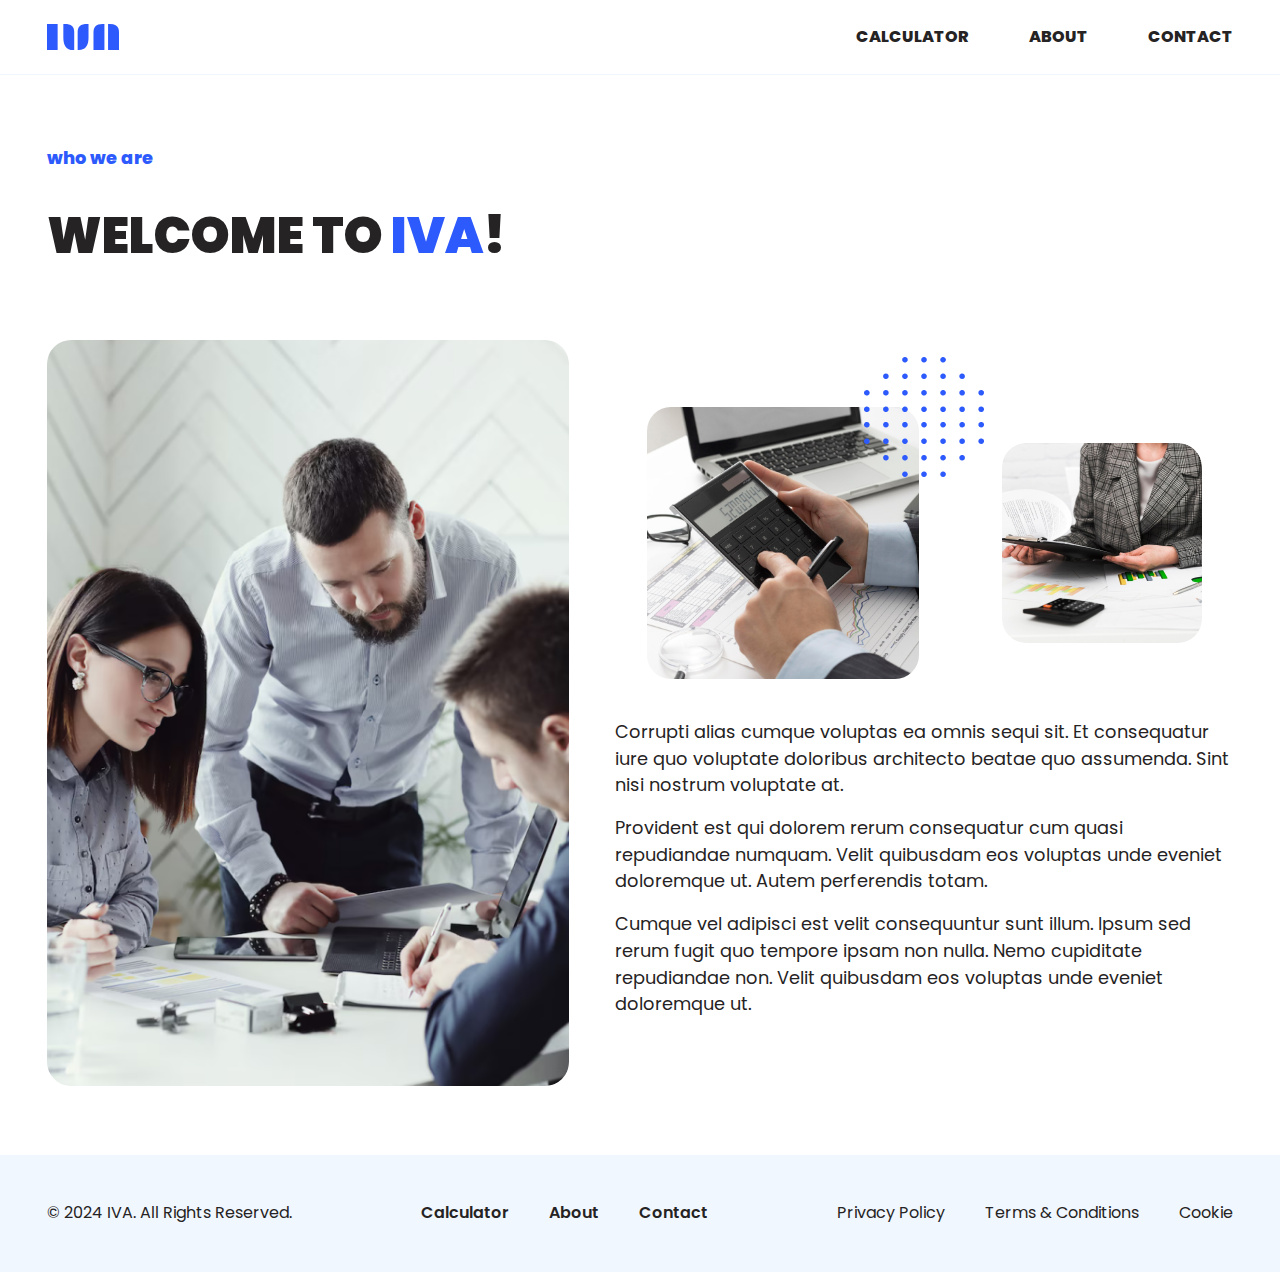
==== commit 140ac10c: "20:54" ====
--- a/about.html
+++ b/about.html
@@ -54,8 +54,8 @@
                 <div class="wrapper">
                     <img src="assets/images/about/about-Img-1.png" alt="">
                     <div class="page__content">
-                        <div class="wrapper">
-                            <img src="assets/images/about/about-Img-2.png" alt="">
+                        <div class="page__content-img">
+                            <img src="assets/images/about/Img2.png" alt="">
                             <img src="assets/images/about/about-Img-3.png" alt="">
                         </div>
                         <p>
@@ -85,7 +85,7 @@
             <nav class="footer__nav">
                 <ul class="footer__nav-list">
                     <li>
-                        <a href="index.html/#calculator">Calculator </a>
+                        <a href="/index.html/#calculator">Calculator </a>
                     </li>
                     <li>
                         <a href="about.html">About </a>
--- a/assets/css/style.css
+++ b/assets/css/style.css
@@ -242,13 +242,15 @@
   --color-white: #ffffff;
   --color-blue: #2D5AFD;
   --color-gray: #D8E2ED;
+  --color-light-gray: #F1F7FE;
+  --color-tertiary: #59697F;
   --color-transparent: transparent;
   --color-shadow: rgba(22, 28, 45, 0.05);
   /*colors*/
   /*border*/
   --border: 2px solid var(--color-gray);
   --border-radius: 16px;
-  --border-radius-small: 10px;
+  --border-radius-small: 8px;
   --border-radius-large: 24px;
   /*border*/
   /*body*/
@@ -258,14 +260,15 @@
   --section-padding-y: 80px;
   /*body*/
   /*button*/
-  --input-height: 64px;
-  --button-height: 46px;
+  --input-height: 56px;
+  --button-height: 56px;
   --icon-button-height: 30px;
   --transition-duration: 0.3s;
   /*button*/
 }
 
 .container {
+  width: 100vw;
   max-width: calc(var(--container-width) + var(--container-padding-x) * 2);
   margin-inline: auto;
   padding-inline: var(--container-padding-x);
@@ -323,8 +326,6 @@
 
 main {
   overflow: hidden;
-  max-width: 1600px;
-  margin: 0 auto;
   -webkit-box-flex: 1;
       -ms-flex: 1 0 auto;
           flex: 1 0 auto;
@@ -351,6 +352,13 @@
   -webkit-box-flex: 0;
       -ms-flex: 0 0 auto;
           flex: 0 0 auto;
+  border-radius: var(--border-radius-large);
+  overflow: hidden;
+}
+aside img {
+  -o-object-fit: cover;
+     object-fit: cover;
+  max-height: 600px;
 }
 @media (max-width: 1280px) {
   aside {
@@ -396,6 +404,13 @@
   font-size: clamp(28px, 2.7777777778vw, 40px);
   font-weight: 700;
 }
+h2 span {
+  color: var(--color-blue);
+}
+
+h1, h2 {
+  margin-bottom: 40px;
+}
 
 h3 {
   font-size: clamp(20px, 1.6666666667vw, 24px);
@@ -403,7 +418,7 @@
 }
 
 h4 {
-  font-size: clamp(20px, 1.1111111111vw, 16px);
+  font-size: clamp(16px, 1.3888888889vw, 20px);
 }
 
 h5 {
@@ -431,10 +446,14 @@
   -webkit-box-align: start;
       -ms-flex-align: start;
           align-items: flex-start;
+  -webkit-box-align: center;
+      -ms-flex-align: center;
+          align-items: center;
   gap: 32px clamp(1.25rem, -5.417rem + 10.42vw, 5rem);
 }
 
 .subtitle {
+  display: block;
   font-weight: 800;
   color: var(--color-blue);
   margin-bottom: clamp(1rem, 0.71rem + 1.29vw, 2rem);
@@ -513,7 +532,7 @@
   cursor: pointer;
   min-width: 140px;
   height: var(--button-height);
-  text-transform: capitalize;
+  text-transform: uppercase;
   display: -webkit-box;
   display: -ms-flexbox;
   display: flex;
@@ -526,58 +545,21 @@
   gap: 8px;
   padding: 0 20px;
   font-size: clamp(16px, 1.1111111111vw, 16px);
-  font-weight: 500;
-  border-radius: var(--border-radius-large);
+  font-weight: 800;
+  border-radius: 30px;
   color: var(--color-white);
-  background: var(--color-black);
-  border: 2px solid var(--color-black);
+  background: var(--color-blue);
+  border: 2px solid var(--color-blue);
 }
 @media (hover: hover) {
   .button:hover {
     color: var(--color-blue);
-    background: var(--color-transparent);
+    background: var(--color-white);
   }
 }
 @media (hover: none) {
   .button:active {
     color: var(--color-blue);
-    background: var(--color-transparent);
-  }
-}
-.button--white {
-  min-width: 163px;
-  color: var(--color-black);
-  background: var(--color-white);
-  border-color: var(--color-white);
-}
-@media (hover: hover) {
-  .button--white:hover {
-    color: var(--color-white);
-    background: transparent;
-  }
-}
-@media (hover: none) {
-  .button--white:active {
-    color: var(--color-white);
-    background: transparent;
-  }
-}
-.button--transparent {
-  min-width: 163px;
-  font-size: 16px;
-  color: var(--color-white);
-  background: var(--color-transparent);
-  border: 2px solid var(--color-white);
-}
-@media (hover: hover) {
-  .button--transparent:hover {
-    color: var(--color-black);
-    background: var(--color-white);
-  }
-}
-@media (hover: none) {
-  .button--transparent:active {
-    color: var(--color-black);
     background: var(--color-white);
   }
 }
@@ -650,6 +632,11 @@
 }
 
 form {
+  margin-top: clamp(2rem, 1.129rem + 3.87vw, 5rem);
+  margin-inline: auto;
+  padding: clamp(1.5rem, 1.21rem + 1.29vw, 2.5rem) clamp(1rem, 0.71rem + 1.29vw, 2rem);
+  width: 100%;
+  max-width: 720px;
   display: -webkit-box;
   display: -ms-flexbox;
   display: flex;
@@ -657,11 +644,18 @@
   -webkit-box-direction: normal;
       -ms-flex-direction: column;
           flex-direction: column;
-  gap: clamp(1.5rem, 1.333rem + 0.74vw, 2rem);
+  gap: 24px;
+  border: var(--border);
+  border-radius: var(--border-radius-large);
   /* Стилизованный radio button */
   /* При отмеченном radio button изменить цвет и показать "галочку" */
   /* Стилизованный чекбокс */
   /* При отмеченном чекбоксе изменить цвет и показать "галочку" */
+}
+@media (max-width: 1023px) {
+  form {
+    margin: 0 auto;
+  }
 }
 form label {
   display: -webkit-box;
@@ -674,63 +668,48 @@
   -webkit-box-align: start;
       -ms-flex-align: start;
           align-items: flex-start;
-  color: var(--color-white);
   gap: 16px;
-  font-weight: 800;
+  font-size: 16px;
+  font-weight: 600;
 }
 form input,
-form select {
+form select,
+form textarea {
   margin: 0;
-  font-weight: 500;
   outline: none;
   width: 100%;
   height: 64px;
-  padding: 16px 24px;
+  padding: 16px;
+  font-size: 16px;
   color: var(--color-black);
-  border-radius: var(--border-radius);
-  border: none;
-}
-form input::-webkit-input-placeholder, form select::-webkit-input-placeholder {
-  color: #3A5F6F;
-}
-form input::-moz-placeholder, form select::-moz-placeholder {
-  color: #3A5F6F;
-}
-form input:-ms-input-placeholder, form select:-ms-input-placeholder {
-  color: #3A5F6F;
-}
-form input::-ms-input-placeholder, form select::-ms-input-placeholder {
-  color: #3A5F6F;
+  border-radius: var(--border-radius-small);
+  border: var(--border);
+}
+form input::-webkit-input-placeholder, form select::-webkit-input-placeholder, form textarea::-webkit-input-placeholder {
+  color: var(--color-tertiary);
+}
+form input::-moz-placeholder, form select::-moz-placeholder, form textarea::-moz-placeholder {
+  color: var(--color-tertiary);
+}
+form input:-ms-input-placeholder, form select:-ms-input-placeholder, form textarea:-ms-input-placeholder {
+  color: var(--color-tertiary);
+}
+form input::-ms-input-placeholder, form select::-ms-input-placeholder, form textarea::-ms-input-placeholder {
+  color: var(--color-tertiary);
 }
 form input::placeholder,
-form select::placeholder {
-  color: #3A5F6F;
-}
-@media (max-width: 767px) {
-  form input,
-  form select {
-    height: 56px;
-  }
+form select::placeholder,
+form textarea::placeholder {
+  color: var(--color-tertiary);
 }
 form input:focus-visible,
-form select:focus-visible {
-  border: 1px solid var(--color-blue);
-}
-form textarea {
-  margin: 0;
-  font-size: clamp(16px, 1.3888888889vw, 20px);
-  font-weight: 500;
-  outline: none;
-  width: 100%;
-  min-height: 120px;
-  padding: 16px 24px;
-  color: var(--color-black);
-  border-radius: 24px;
-  border: 1px solid rgba(58, 95, 111, 0.16);
-  resize: none;
-}
+form select:focus-visible,
 form textarea:focus-visible {
   border: 1px solid var(--color-blue);
+}
+form textarea {
+  min-height: 120px;
+  resize: none;
 }
 form .custom-radio {
   -webkit-box-orient: horizontal;
@@ -1012,6 +991,7 @@
 .header {
   position: relative;
   padding: 24px 0;
+  border-bottom: 1px solid var(--color-light-gray);
 }
 .header.fixed {
   position: fixed;
@@ -1050,6 +1030,7 @@
     width: 100%;
     height: 100vh;
     opacity: 0;
+    visibility: hidden;
     -webkit-transition: all 0.3s ease;
     transition: all 0.3s ease;
   }
@@ -1057,6 +1038,7 @@
     top: 100%;
     opacity: 1;
     z-index: 1;
+    visibility: visible;
     background: rgba(0, 0, 0, 0.4);
   }
 }
@@ -1163,6 +1145,7 @@
 }
 .hero .calculator {
   width: 52%;
+  max-width: 600px;
   padding: clamp(1.5rem, 1.167rem + 1.48vw, 2.5rem) clamp(1rem, 0.5rem + 2.22vw, 2.5rem);
   background: url(../images/calculator-bg.png) no-repeat center;
   background-size: cover;
@@ -1171,6 +1154,7 @@
 @media (max-width: 1440px) {
   .hero .calculator {
     width: 50%;
+    margin: 0 auto;
   }
 }
 @media (max-width: 1280px) {
@@ -1178,73 +1162,363 @@
     width: 100%;
   }
 }
-.hero .calculator label:where([for=rate]) {
+.hero .calculator form {
+  margin: 0;
+  padding: 0;
+  border: 0;
+  gap: 32px;
+}
+.hero .calculator form label {
+  font-size: clamp(16px, 1.3888888889vw, 20px);
+  color: var(--color-white);
+}
+.hero .calculator form label:where([for=rate]) {
   position: relative;
 }
-.hero .calculator label:where([for=rate])::after {
+.hero .calculator form label:where([for=rate])::after {
   content: "%";
   position: absolute;
   bottom: 17px;
   right: 40px;
   color: var(--color-black);
 }
-.hero .schedule {
+.hero .calculator form input {
+  border: none;
+}
+.hero .calculator form input:focus-visible {
+  border: var(--border);
+  border-color: var(--color-blue);
+}
+.hero .calculator form .custom-radio {
+  color: var(--color-black);
+}
+
+.schedule {
+  margin-top: clamp(2.5rem, 1.667rem + 3.7vw, 5rem);
+}
+@media (max-width: 1280px) {
+  .schedule .wrapper {
+    -webkit-box-orient: vertical;
+    -webkit-box-direction: normal;
+        -ms-flex-direction: column;
+            flex-direction: column;
+  }
+}
+.schedule .content {
+  width: 42%;
+}
+@media (max-width: 1440px) {
+  .schedule .content {
+    width: 46%;
+  }
+}
+@media (max-width: 1280px) {
+  .schedule .content {
+    width: 100%;
+  }
+}
+.schedule .chart {
   width: 52%;
-  height: 470px;
   border: var(--border);
   border-radius: var(--border-radius-large);
+  padding: 32px;
+}
+@media (max-width: 1280px) {
+  .schedule .chart {
+    width: 50%;
+  }
+}
+.schedule .chart h2 {
+  text-align: center;
+  margin-bottom: clamp(1.5rem, 1.355rem + 0.65vw, 2rem);
 }
 @media (max-width: 1440px) {
-  .hero .schedule {
+  .schedule .chart {
     width: 50%;
   }
 }
 @media (max-width: 1280px) {
-  .hero .schedule {
+  .schedule .chart {
     width: 100%;
   }
 }
-
-.chart {
-  margin-top: clamp(2.5rem, 1.667rem + 3.7vw, 5rem);
-}
-.chart .content {
-  width: 42%;
-}
-@media (max-width: 1440px) {
-  .chart .content {
-    width: 46%;
-  }
-}
-@media (max-width: 1280px) {
-  .chart .content {
+.schedule .chart .sum {
+  padding: 24px;
+  display: -webkit-box;
+  display: -ms-flexbox;
+  display: flex;
+  -webkit-box-pack: justify;
+      -ms-flex-pack: justify;
+          justify-content: space-between;
+  -webkit-box-align: start;
+      -ms-flex-align: start;
+          align-items: flex-start;
+  border: var(--border);
+  border-radius: var(--border-radius);
+}
+@media (max-width: 767px) {
+  .schedule .chart .sum {
+    padding: 16px 12px;
+  }
+}
+
+.page {
+  margin-block: clamp(2.5rem, 1.774rem + 3.23vw, 5rem);
+}
+.page .wrapper {
+  margin-top: clamp(1.5rem, 0.484rem + 4.52vw, 5rem);
+}
+@media (max-width: 1023px) {
+  .page .wrapper {
+    -webkit-box-orient: vertical;
+    -webkit-box-direction: normal;
+        -ms-flex-direction: column;
+            flex-direction: column;
+  }
+}
+.page .wrapper img {
+  max-width: 44%;
+  margin-inline: auto;
+  border-radius: var(--border-radius-large);
+}
+@media (max-width: 767px) {
+  .page .wrapper img {
+    max-width: 100%;
+    max-height: 400px;
+    -o-object-fit: cover;
+       object-fit: cover;
+  }
+}
+@media (max-width: 560px) {
+  .page .wrapper img {
     width: 100%;
   }
 }
-.chart .schedule {
-  width: 52%;
-  height: 470px;
-  border: var(--border);
-  border-radius: var(--border-radius-large);
-}
-@media (max-width: 1440px) {
-  .chart .schedule {
-    width: 50%;
-  }
-}
-@media (max-width: 1280px) {
-  .chart .schedule {
-    width: 100%;
-  }
-}
-
-.page__content .wrapper {
+.page__content {
+  width: 100%;
+}
+@media (max-width: 1023px) {
+  .page__content {
+    display: -webkit-box;
+    display: -ms-flexbox;
+    display: flex;
+    -webkit-box-orient: vertical;
+    -webkit-box-direction: reverse;
+        -ms-flex-direction: column-reverse;
+            flex-direction: column-reverse;
+  }
+}
+.page__content-img {
+  position: relative;
+  display: -webkit-box;
+  display: -ms-flexbox;
+  display: flex;
+  -webkit-box-pack: center;
+      -ms-flex-pack: center;
+          justify-content: center;
   -webkit-box-align: center;
       -ms-flex-align: center;
           align-items: center;
+  -webkit-box-pack: justify;
+      -ms-flex-pack: justify;
+          justify-content: space-between;
+  gap: 20px;
+  margin-bottom: 40px;
+}
+@media (max-width: 1023px) {
+  .page__content-img img {
+    width: calc(50% - 10px);
+  }
+}
+@media (max-width: 767px) {
+  .page__content-img {
+    display: none;
+  }
+}
+.page__content-img::before {
+  content: "";
+  position: absolute;
+  left: 50%;
+  top: -50px;
+  translate: -50% 0;
+  display: block;
+  width: 120px;
+  height: 120px;
+  background: url(/assets/images/about/decor.png) no-repeat center;
+  background-size: cover;
+}
+@media (max-width: 1023px) {
+  .page__content-img::before {
+    width: 100px;
+    height: 100px;
+  }
+}
+.page .contacts {
+  display: -webkit-box;
+  display: -ms-flexbox;
+  display: flex;
+  -webkit-box-pack: justify;
+      -ms-flex-pack: justify;
+          justify-content: space-between;
+  -webkit-box-align: start;
+      -ms-flex-align: start;
+          align-items: flex-start;
+  gap: clamp(2rem, 1.129rem + 3.87vw, 5rem);
+}
+@media (max-width: 1023px) {
+  .page .contacts {
+    margin-top: 40px;
+    -webkit-box-pack: center;
+        -ms-flex-pack: center;
+            justify-content: center;
+    -ms-flex-wrap: wrap;
+        flex-wrap: wrap;
+  }
+}
+@media (max-width: 560px) {
+  .page .contacts {
+    -webkit-box-pack: start;
+        -ms-flex-pack: start;
+            justify-content: flex-start;
+  }
+}
+.page .contacts .group {
+  display: -webkit-box;
+  display: -ms-flexbox;
+  display: flex;
+  -webkit-box-pack: justify;
+      -ms-flex-pack: justify;
+          justify-content: space-between;
+  -webkit-box-align: start;
+      -ms-flex-align: start;
+          align-items: flex-start;
+  gap: 24px;
+}
+.page .contacts span {
+  display: block;
+  width: 54px;
+  aspect-ratio: 1;
+  display: -webkit-box;
+  display: -ms-flexbox;
+  display: flex;
+  -webkit-box-pack: center;
+      -ms-flex-pack: center;
+          justify-content: center;
+  -webkit-box-align: center;
+      -ms-flex-align: center;
+          align-items: center;
+  background: var(--color-light-gray);
+  border-radius: 50%;
+  color: var(--color-blue);
+}
+.page .contacts .column {
+  display: -webkit-box;
+  display: -ms-flexbox;
+  display: flex;
+  -webkit-box-orient: vertical;
+  -webkit-box-direction: normal;
+      -ms-flex-direction: column;
+          flex-direction: column;
+  gap: 8px;
+}
+.page .contacts .column a {
+  color: var(--color-tertiary);
+}
+@media (hover: hover) {
+  .page .contacts .column a:hover {
+    color: var(--color-blue);
+  }
+}
+@media (hover: none) {
+  .page .contacts .column a:active {
+    color: var(--color-blue);
+  }
+}
+@media (max-width: 1023px) {
+  .page .contact__img {
+    -webkit-box-ordinal-group: 0;
+        -ms-flex-order: -1;
+            order: -1;
+  }
+}
+@media (max-width: 560px) {
+  .page .contact__img {
+    display: none;
+  }
+}
+
+article {
+  color: var(--color-tertiary);
+  padding-block: clamp(2.5rem, 1.048rem + 6.45vw, 7.5rem);
+}
+article h1, article h2 {
+  color: var(--color-black);
+  margin-bottom: clamp(2rem, 1.129rem + 3.87vw, 5rem);
+}
+article h3, article h4, article h5, article h6 {
+  color: var(--color-black);
+  margin-bottom: 16px;
+}
+article img {
+  max-width: 640px;
+  margin-bottom: clamp(1.5rem, 1.21rem + 1.29vw, 2.5rem);
+  border-radius: var(--border-radius);
+}
+article blockquote {
+  margin: 16px 0;
+  padding: 16px 40px;
+  border-left: 4px solid var(--color-blue);
+  background: var(--color-light-gray);
+}
+@media (max-width: 767px) {
+  article blockquote {
+    padding: 16px 24px;
+  }
+}
+article .table {
+  max-width: 760px;
+  border: var(--border);
+  border-radius: var(--border-radius);
+  overflow: hidden;
+  margin-bottom: clamp(1.5rem, 1.21rem + 1.29vw, 2.5rem);
+}
+article table {
+  width: 100%;
+}
+article table thead {
+  background: var(--color-light-gray);
+}
+article table thead th {
+  padding: 16px 24px;
+  font-weight: 600;
+  border-right: var(--border);
+}
+article table thead th:last-child {
+  border: none;
+}
+article table tbody tr {
+  border-bottom: var(--border);
+}
+article table tbody tr:last-child {
+  border: none;
+}
+article table tbody td {
+  padding: 20px;
+  min-height: 86px;
+  border-right: var(--border);
+}
+article table tbody td:last-child {
+  border: none;
+}
+@media (max-width: 767px) {
+  article table tbody td {
+    padding: 16px;
+    text-align: center;
+  }
 }
 
 .footer {
+  background: var(--color-light-gray);
   padding: clamp(2.5rem, 2.35rem + 0.67vw, 3rem) 0;
   font-size: 16px;
 }
